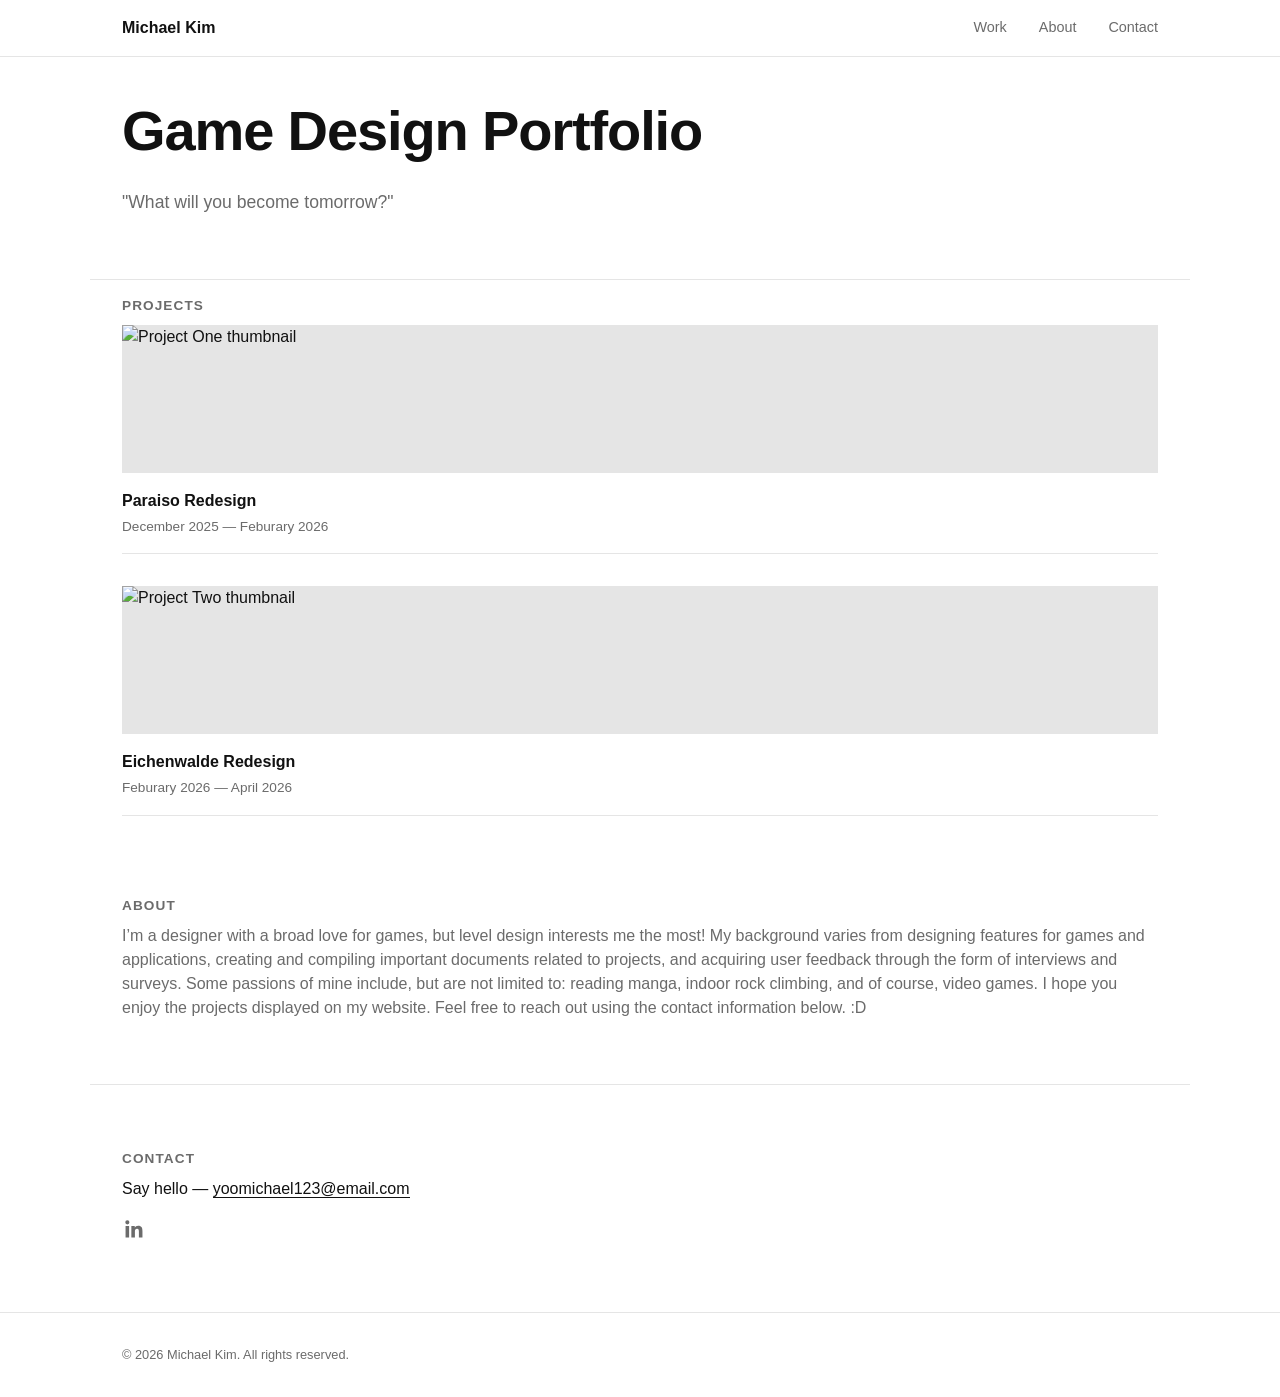
==== index.html @ 4fc11e1b "added about paragraph and contact information" ====
<!doctype html>
<html lang="en">
  <head>
    <meta charset="UTF-8" />
    <meta name="viewport" content="width=device-width, initial-scale=1.0" />
    <title>Michael's Portfolio</title>
    <meta
      name="description"
      content="Portfolio of Michael Kim — Map/Level Designer"
    />
    <link rel="stylesheet" href="style.css" />
  </head>
  <body>
    <header class="site-header">
      <div class="container">
        <a href="#" class="logo"> Michael Kim </a>
        <nav class="nav">
          <a href="#work" class="nav__link">Work</a>
          <a href="#about" class="nav__link">About</a>
          <a href="#contact" class="nav__link">Contact</a>
        </nav>
      </div>
    </header>

    <main>
      <section class="hero container">
        <h1 class="hero__title">Game Design Portfolio</h1>
        <p class="hero__subtitle">"What will you become tomorrow?"</p>
      </section>

      <section id="work" class="work container">
        <h2 class="section-title">Projects</h2>

        <div class="project-list">
          <article class="project">
            <a href="#" class="project__link">
              <div class="project__image-wrap">
                <img
                  src="ThirdStory_Change_Angle_1.png"
                  alt="Project One thumbnail"
                  class="project__image"
                />
              </div>
              <h3 class="project__title">Paraiso Redesign</h3>
              <p class="project__meta">December 2025 — Feburary 2026</p>
            </a>
          </article>

          <article class="project">
            <a href="#" class="project__link">
              <div class="project__image-wrap">
                <img
                  src="SecondPoint_SideBarrier_1.png"
                  alt="Project Two thumbnail"
                  class="project__image"
                />
              </div>
              <h3 class="project__title">Eichenwalde Redesign</h3>
              <p class="project__meta">Feburary 2026 — April 2026</p>
            </a>
          </article>

          <!-- Duplicate .project article for each additional project -->
        </div>
      </section>

      <section id="about" class="about container">
        <h2 class="section-title">About</h2>
        <div class="about__content">
          <p class="about__text">
            I’m a designer with a broad love for games, but level design
            interests me the most! My background varies from designing features
            for games and applications, creating and compiling important
            documents related to projects, and acquiring user feedback through
            the form of interviews and surveys. Some passions of mine include,
            but are not limited to: reading manga, indoor rock climbing, and of
            course, video games. I hope you enjoy the projects displayed on my
            website. Feel free to reach out using the contact information below.
            :D
          </p>
        </div>
      </section>

      <section id="contact" class="contact container">
        <h2 class="section-title">Contact</h2>
        <p class="contact__text">
          Say hello —
          <a href="yoomichael123@email.com" class="contact__link"
            >yoomichael123@email.com</a
          >
        </p>
        <div class="contact__socials">
          <a
            href="https://www.linkedin.com/in/mooklek"
            class="contact__social-link"
            target="_blank"
            rel="noopener noreferrer"
            aria-label="LinkedIn"
          >
            <svg
              xmlns="http://www.w3.org/2000/svg"
              viewBox="0 0 24 24"
              width="24"
              height="24"
              fill="currentColor"
              aria-hidden="true"
            >
              <path
                d="M20.447 20.452h-3.554v-5.569c0-1.328-.027-3.037-1.852-3.037-1.853 0-2.136 1.445-2.136 2.939v5.667H9.351V9h3.414v1.561h.048c.476-.9 1.637-1.85 3.37-1.85 3.601 0 4.267 2.37 4.267 5.455v6.286zM5.337 7.433a2.062 2.062 0 1 1 0-4.125 2.062 2.062 0 0 1 0 4.125zM7.114 20.452H3.56V9h3.554v11.452z"
              />
            </svg>
          </a>
        </div>
      </section>
    </main>

    <footer class="site-footer">
      <div class="container">
        <p class="site-footer__text">
          &copy; 2026 Michael Kim. All rights reserved.
        </p>
      </div>
    </footer>
  </body>
</html>
---- style.css ----
/* ---------- Reset ---------- */
*,
*::before,
*::after {
  margin: 0;
  padding: 0;
  box-sizing: border-box;
}

img {
  max-width: 100%;
  display: block;
}

a {
  text-decoration: none;
  color: inherit;
}

ul,
ol {
  list-style: none;
}

/* ---------- Custom Properties ---------- */
:root {
  --color-bg: #ffffff;
  --color-text: #111111;
  --color-muted: #6b6b6b;
  --color-border: #e5e5e5;

  --font-base:
    -apple-system, BlinkMacSystemFont, "Segoe UI", Roboto, sans-serif;

  --max-width: 1100px;
  --space-1: 0.5rem;
  --space-2: 1rem;
  --space-3: 2rem;
  --space-4: 4rem;
  --space-5: 8rem;

  --transition-base: 0.2s ease;
}

/* ---------- Base ---------- */
html {
  scroll-behavior: smooth;
}

body {
  font-family: var(--font-base);
  color: var(--color-text);
  background-color: var(--color-bg);
  line-height: 1.5;
  -webkit-font-smoothing: antialiased;
}

.container {
  max-width: var(--max-width);
  margin-inline: auto;
  padding-inline: var(--space-3);
}

/* ---------- Header ---------- */
.site-header {
  padding-block: var(--space-2);
  border-bottom: 1px solid var(--color-border);
}

.site-header .container {
  display: flex;
  align-items: center;
  justify-content: space-between;
}

.logo {
  font-weight: 600;
  font-size: 1rem;
}

.nav {
  display: flex;
  gap: var(--space-3);
}

.nav__link {
  font-size: 0.9rem;
  color: var(--color-muted);
  transition: color var(--transition-base);
}

.nav__link:hover {
  color: var(--color-text);
}

/* ---------- Hero ---------- */
.hero {
  padding-block: var(--space-3) var(--space-4);
}

.hero__title {
  font-size: clamp(2rem, 5vw, 3.5rem);
  font-weight: 600;
  letter-spacing: -0.02em;
}

.hero__subtitle {
  margin-top: var(--space-2);
  color: var(--color-muted);
  font-size: 1.1rem;
}

/* ---------- Section Titles ---------- */
.section-title {
  font-size: 0.85rem;
  text-transform: uppercase;
  letter-spacing: 0.08em;
  color: var(--color-muted);
  margin-bottom: var(--space-1);
}

/* ---------- Work / Projects ---------- */
.work {
  padding-block: var(--space-2);
  border-top: 1px solid var(--color-border);
}

.project-list {
  display: flex;
  flex-direction: column;
  gap: var(--space-3);

  position: relative;
}

.project__image-wrap {
  overflow: hidden;
  aspect-ratio: 21 / 3;
  background-color: var(--color-border);
}

.project__image {
  width: 100%;
  height: 100%;
  object-fit: cover;
  transition: transform var(--transition-base);
}

.project__link:hover .project__image {
  transform: scale(1.03);
}

.project__title {
  margin-top: var(--space-2);
  font-size: 1rem;
  font-weight: 600;
}

.project__meta {
  font-size: 0.85rem;
  color: var(--color-muted);
  margin-top: 0.25rem;
  padding-bottom: var(--space-2);
  border-bottom: 1px solid var(--color-border);
}

/* ---------- About ---------- */
.about {
  padding-block: var(--space-4);
}

.about__text {
  color: var(--color-muted);
}

/* ---------- Contact ---------- */
.contact {
  padding-block: var(--space-4);
  border-top: 1px solid var(--color-border);
}

.contact__socials {
  display: flex;
  gap: var(--space-2);
  margin-top: var(--space-2);
}

.contact__social-link {
  color: var(--color-muted);
  transition: color var(--transition-base);
}

.contact__social-link:hover {
  color: var(--color-text);
}

.contact__link {
  border-bottom: 1px solid var(--color-text);
  transition: opacity var(--transition-base);
}

.contact__link:hover {
  opacity: 0.6;
}

/* ---------- Footer ---------- */
.site-footer {
  padding-block: var(--space-3);
  border-top: 1px solid var(--color-border);
}

.site-footer__text {
  font-size: 0.8rem;
  color: var(--color-muted);
}

/* ---------- Responsive ---------- */
@media (max-width: 600px) {
  .site-header .container {
    flex-direction: column;
    align-items: flex-start;
    gap: var(--space-1);
  }
}
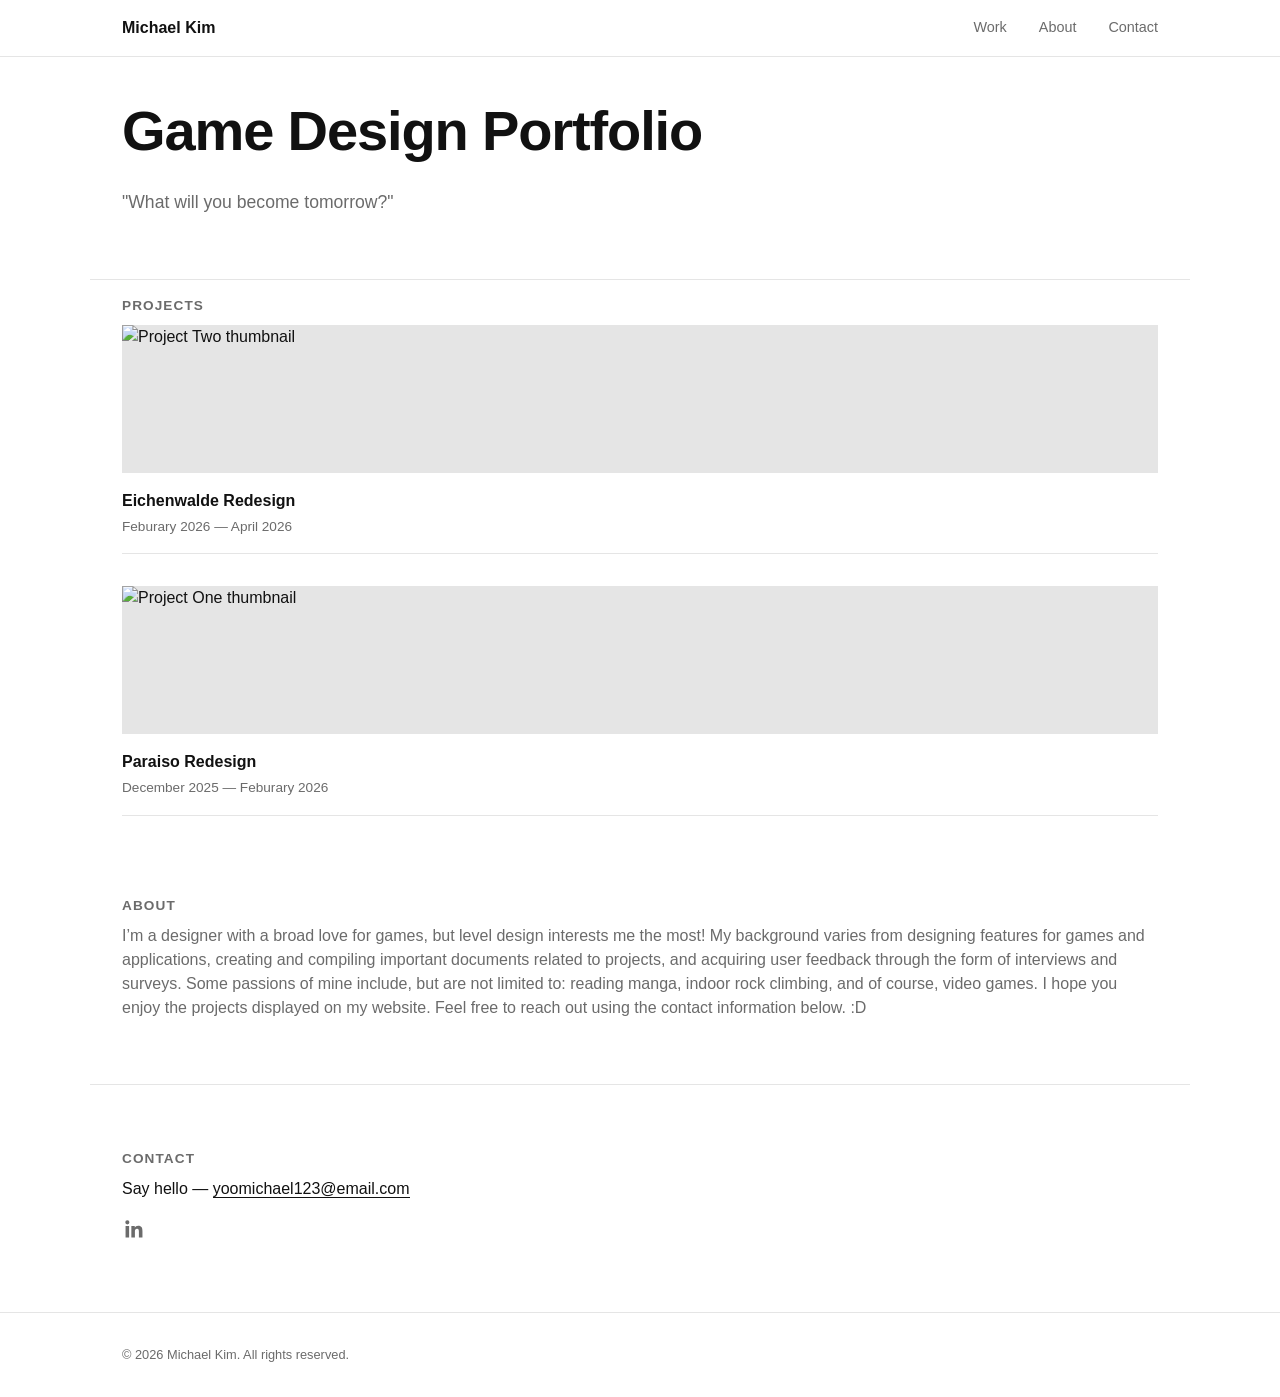
==== commit 62dc4f7b: "projects reordered in chronological order" ====
--- a/index.html
+++ b/index.html
@@ -36,6 +36,20 @@
             <a href="#" class="project__link">
               <div class="project__image-wrap">
                 <img
+                  src="SecondPoint_SideBarrier_1.png"
+                  alt="Project Two thumbnail"
+                  class="project__image"
+                />
+              </div>
+              <h3 class="project__title">Eichenwalde Redesign</h3>
+              <p class="project__meta">Feburary 2026 — April 2026</p>
+            </a>
+          </article>
+
+          <article class="project">
+            <a href="#" class="project__link">
+              <div class="project__image-wrap">
+                <img
                   src="ThirdStory_Change_Angle_1.png"
                   alt="Project One thumbnail"
                   class="project__image"
@@ -43,20 +57,6 @@
               </div>
               <h3 class="project__title">Paraiso Redesign</h3>
               <p class="project__meta">December 2025 — Feburary 2026</p>
-            </a>
-          </article>
-
-          <article class="project">
-            <a href="#" class="project__link">
-              <div class="project__image-wrap">
-                <img
-                  src="SecondPoint_SideBarrier_1.png"
-                  alt="Project Two thumbnail"
-                  class="project__image"
-                />
-              </div>
-              <h3 class="project__title">Eichenwalde Redesign</h3>
-              <p class="project__meta">Feburary 2026 — April 2026</p>
             </a>
           </article>
 
@@ -91,7 +91,7 @@
         </p>
         <div class="contact__socials">
           <a
-            href="https://www.linkedin.com/in/mooklek"
+            href="https://www.linkedin.com/in/mikolkim"
             class="contact__social-link"
             target="_blank"
             rel="noopener noreferrer"
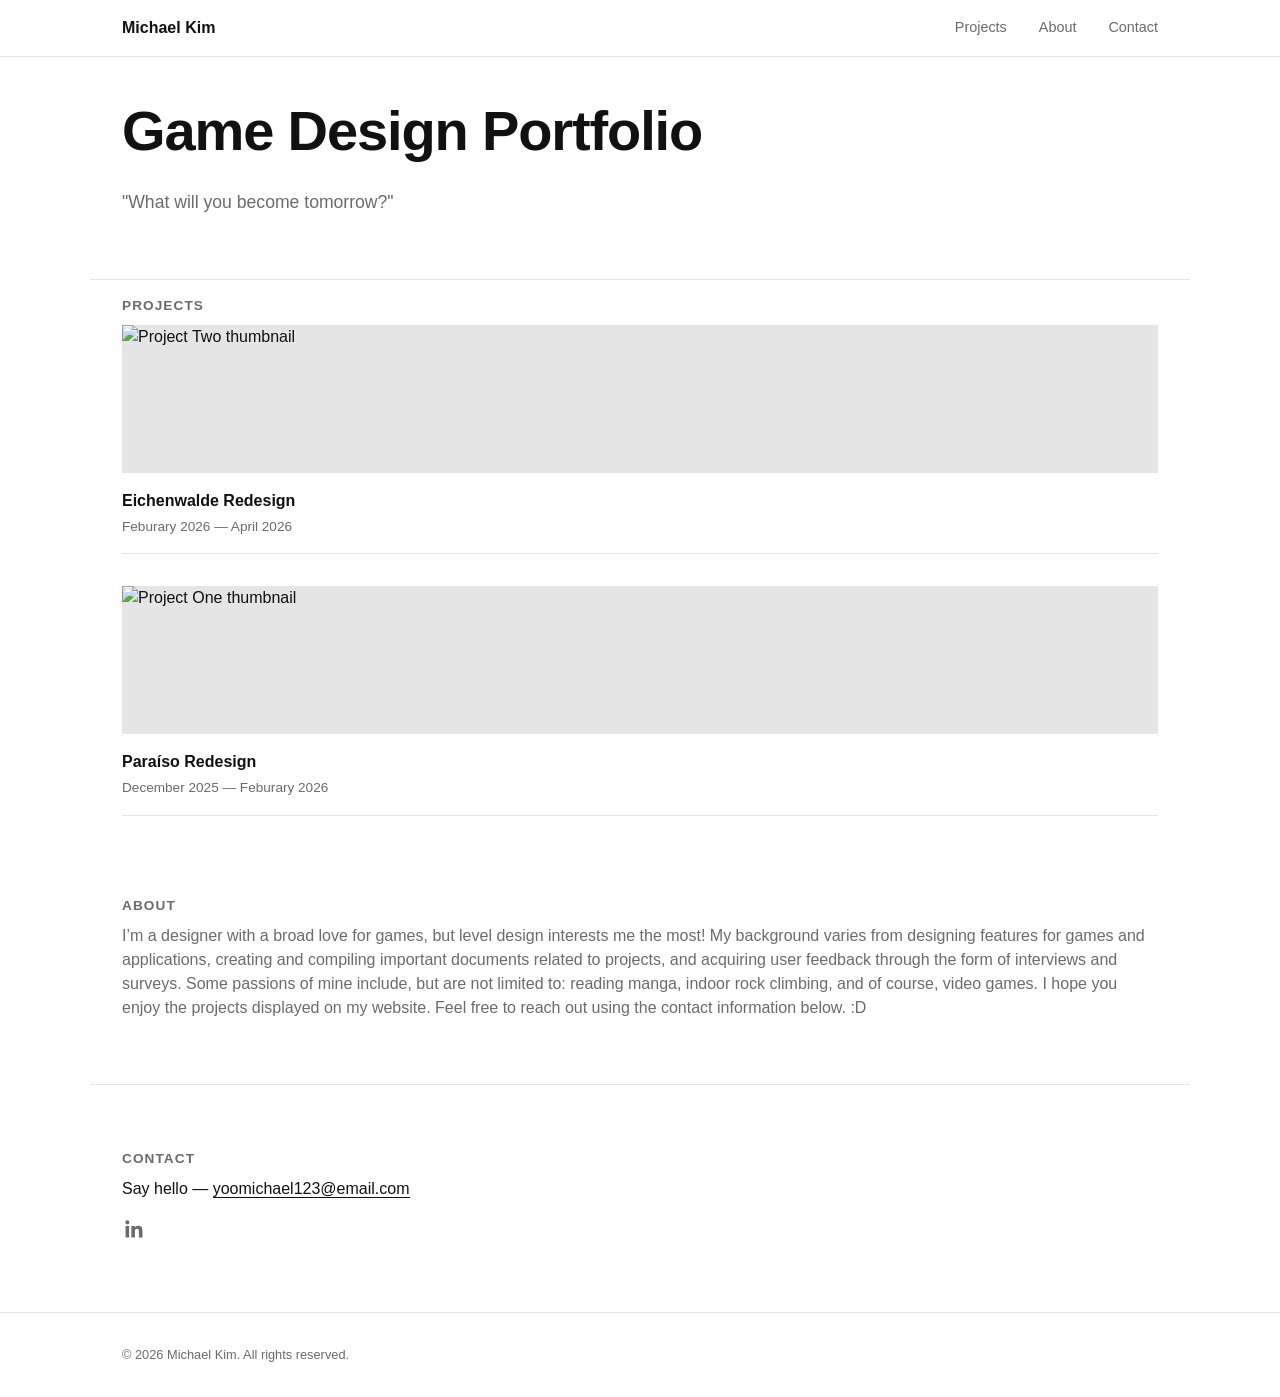
==== commit fb454dd2: "Working on project pages" ====
--- a/index.html
+++ b/index.html
@@ -15,7 +15,7 @@
       <div class="container">
         <a href="#" class="logo"> Michael Kim </a>
         <nav class="nav">
-          <a href="#work" class="nav__link">Work</a>
+          <a href="#work" class="nav__link">Projects</a>
           <a href="#about" class="nav__link">About</a>
           <a href="#contact" class="nav__link">Contact</a>
         </nav>
@@ -47,7 +47,7 @@
           </article>
 
           <article class="project">
-            <a href="#" class="project__link">
+            <a href="project_paraiso.html" class="project__link">
               <div class="project__image-wrap">
                 <img
                   src="ThirdStory_Change_Angle_1.png"
@@ -55,7 +55,7 @@
                   class="project__image"
                 />
               </div>
-              <h3 class="project__title">Paraiso Redesign</h3>
+              <h3 class="project__title">Paraíso Redesign</h3>
               <p class="project__meta">December 2025 — Feburary 2026</p>
             </a>
           </article>
--- a/style.css
+++ b/style.css
@@ -203,6 +203,157 @@
   opacity: 0.6;
 }
 
+/* ---------- Project Page ---------- */
+.project-hero {
+  padding-block: var(--space-4) var(--space-3);
+}
+
+.project-hero__back {
+  display: inline-block;
+  margin-bottom: var(--space-2);
+  color: var(--color-muted);
+  transition: color var(--transition-base);
+}
+
+.project-hero__back:hover {
+  color: var(--color-text);
+}
+
+.project-hero__title {
+  font-size: 2rem;
+  margin-bottom: var(--space-1);
+}
+
+.project-hero__oneliner {
+  color: var(--color-muted);
+  margin-bottom: var(--space-2);
+}
+
+.project-hero__meta {
+  display: flex;
+  flex-wrap: wrap;
+  gap: var(--space-3);
+  font-size: 0.9rem;
+  color: var(--color-muted);
+  border-top: 1px solid var(--color-border);
+  padding-top: var(--space-2);
+}
+
+.project-section {
+  padding-block: var(--space-3);
+  border-top: 1px solid var(--color-border);
+}
+
+.project-section__text {
+  color: var(--color-muted);
+}
+
+.project-gallery {
+  display: flex;
+  flex-direction: column;
+  gap: var(--space-3);
+  margin-top: var(--space-2);
+}
+
+.project-gallery__image {
+  width: 100%;
+  border-radius: 8px;
+}
+
+.project-gallery__caption {
+  margin-top: var(--space-1);
+  font-size: 0.9rem;
+  color: var(--color-muted);
+}
+
+.project-annotation {
+  margin-top: var(--space-2);
+}
+
+.project-annotation__frame {
+  position: relative;
+}
+
+.project-annotation__image {
+  width: 100%;
+  border-radius: 8px;
+}
+
+.project-annotation__marker {
+  position: absolute;
+  display: flex;
+  align-items: center;
+  justify-content: center;
+  width: 1.75rem;
+  height: 1.75rem;
+  border-radius: 50%;
+  background: var(--color-text);
+  color: var(--color-bg);
+  font-size: 0.85rem;
+  font-weight: 600;
+  transform: translate(-50%, -50%);
+}
+
+.project-annotation__list {
+  margin-top: var(--space-2);
+  padding-left: 1.25rem;
+  list-style: decimal;
+  color: var(--color-muted);
+}
+
+.project-annotation__list li + li {
+  margin-top: var(--space-1);
+}
+
+.project-resources {
+  margin-top: var(--space-2);
+  display: flex;
+  flex-direction: column;
+  gap: var(--space-1);
+}
+
+.project-resources__link {
+  border-bottom: 1px solid var(--color-text);
+  transition: opacity var(--transition-base);
+}
+
+.project-resources__link:hover {
+  opacity: 0.6;
+}
+
+/* ---------- Lightbox ---------- */
+.zoomable-image {
+  cursor: pointer;
+}
+
+.lightbox {
+  position: fixed;
+  inset: 0;
+  display: flex;
+  align-items: center;
+  justify-content: center;
+  background: rgba(0, 0, 0, 0);
+  pointer-events: none;
+  opacity: 0;
+  transition:
+    opacity var(--transition-base),
+    background-color var(--transition-base);
+  z-index: 1000;
+  padding: var(--space-3);
+}
+
+.lightbox--open {
+  background: rgba(0, 0, 0, 0.85);
+  opacity: 1;
+  pointer-events: auto;
+}
+
+.lightbox__image {
+  max-width: 90vw;
+  max-height: 90vh;
+  border-radius: 8px;
+}
+
 /* ---------- Footer ---------- */
 .site-footer {
   padding-block: var(--space-3);
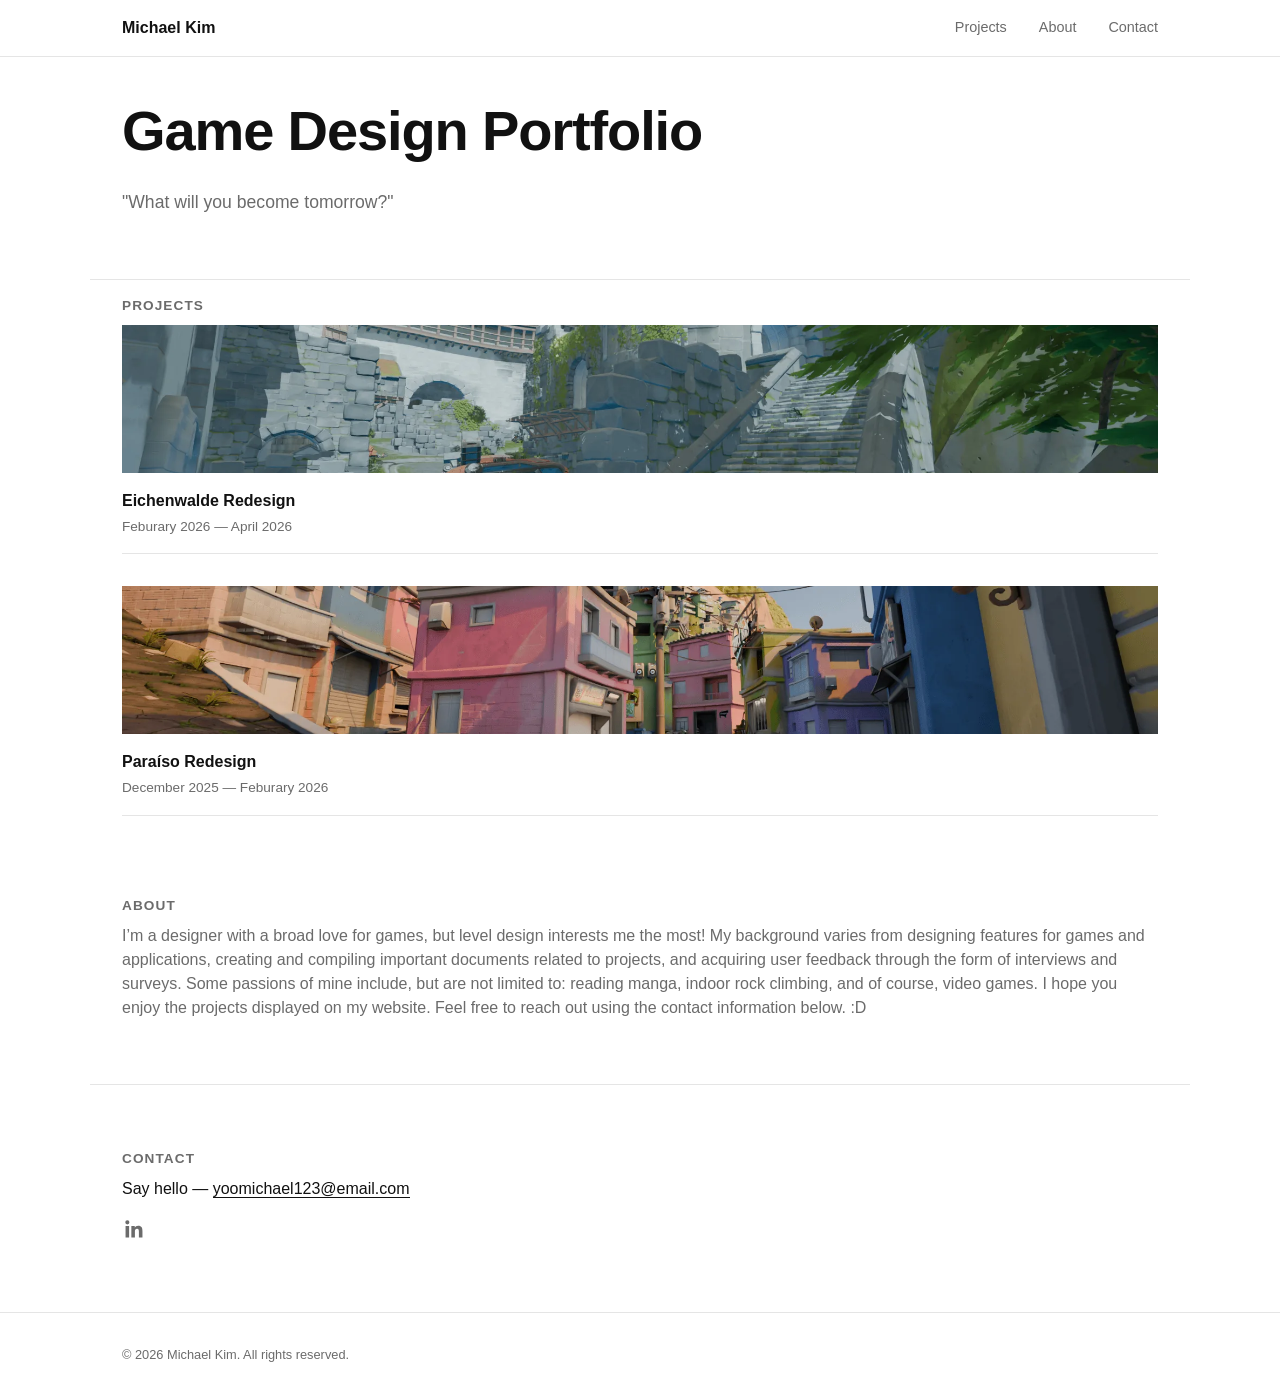
==== commit 1de8ea2c: "pngs converted to webp for faster loading" ====
--- a/index.html
+++ b/index.html
@@ -36,7 +36,10 @@
             <a href="#" class="project__link">
               <div class="project__image-wrap">
                 <img
-                  src="SecondPoint_SideBarrier_1.png"
+                  loading="eager"
+                  decoding="async"
+                  fetchpriority="high"
+                  src="SecondPoint_SideBarrier_1.webp"
                   alt="Project Two thumbnail"
                   class="project__image"
                 />
@@ -50,7 +53,9 @@
             <a href="project_paraiso.html" class="project__link">
               <div class="project__image-wrap">
                 <img
-                  src="ThirdStory_Change_Angle_1.png"
+                  loading="lazy"
+                  decoding="async"
+                  src="ThirdStory_Change_Angle_1.webp"
                   alt="Project One thumbnail"
                   class="project__image"
                 />
--- a/style.css
+++ b/style.css
@@ -264,6 +264,10 @@
   margin-top: var(--space-1);
   font-size: 0.9rem;
   color: var(--color-muted);
+}
+
+.project-gallery__caption p + p {
+  margin-top: var(--space-1);
 }
 
 .project-annotation {
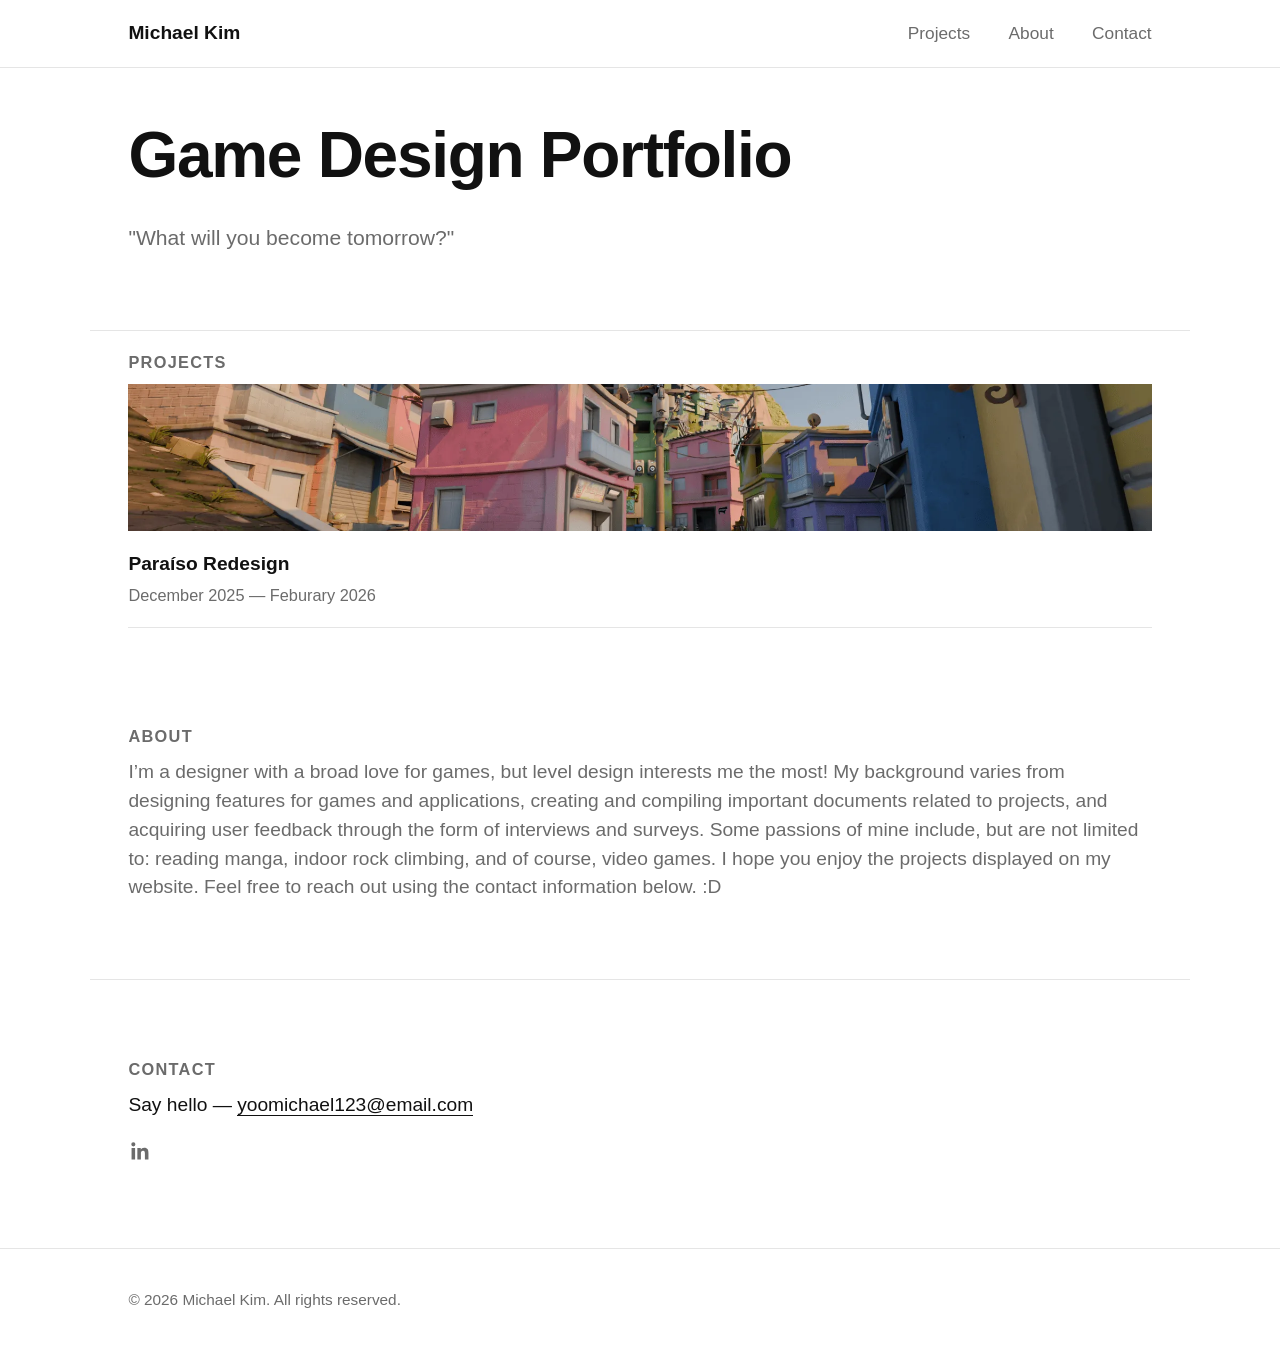
==== commit 0696c03f: "finished Paraiso Redesign project section, removed Eichenwalde redesign" ====
--- a/index.html
+++ b/index.html
@@ -32,23 +32,6 @@
         <h2 class="section-title">Projects</h2>
 
         <div class="project-list">
-          <article class="project">
-            <a href="#" class="project__link">
-              <div class="project__image-wrap">
-                <img
-                  loading="eager"
-                  decoding="async"
-                  fetchpriority="high"
-                  src="SecondPoint_SideBarrier_1.webp"
-                  alt="Project Two thumbnail"
-                  class="project__image"
-                />
-              </div>
-              <h3 class="project__title">Eichenwalde Redesign</h3>
-              <p class="project__meta">Feburary 2026 — April 2026</p>
-            </a>
-          </article>
-
           <article class="project">
             <a href="project_paraiso.html" class="project__link">
               <div class="project__image-wrap">
--- a/style.css
+++ b/style.css
@@ -45,6 +45,7 @@
 /* ---------- Base ---------- */
 html {
   scroll-behavior: smooth;
+  font-size: 120%;
 }
 
 body {
@@ -246,6 +247,10 @@
 
 .project-section__text {
   color: var(--color-muted);
+}
+
+.project-section__text + .project-section__text {
+  margin-top: 1em;
 }
 
 .project-gallery {
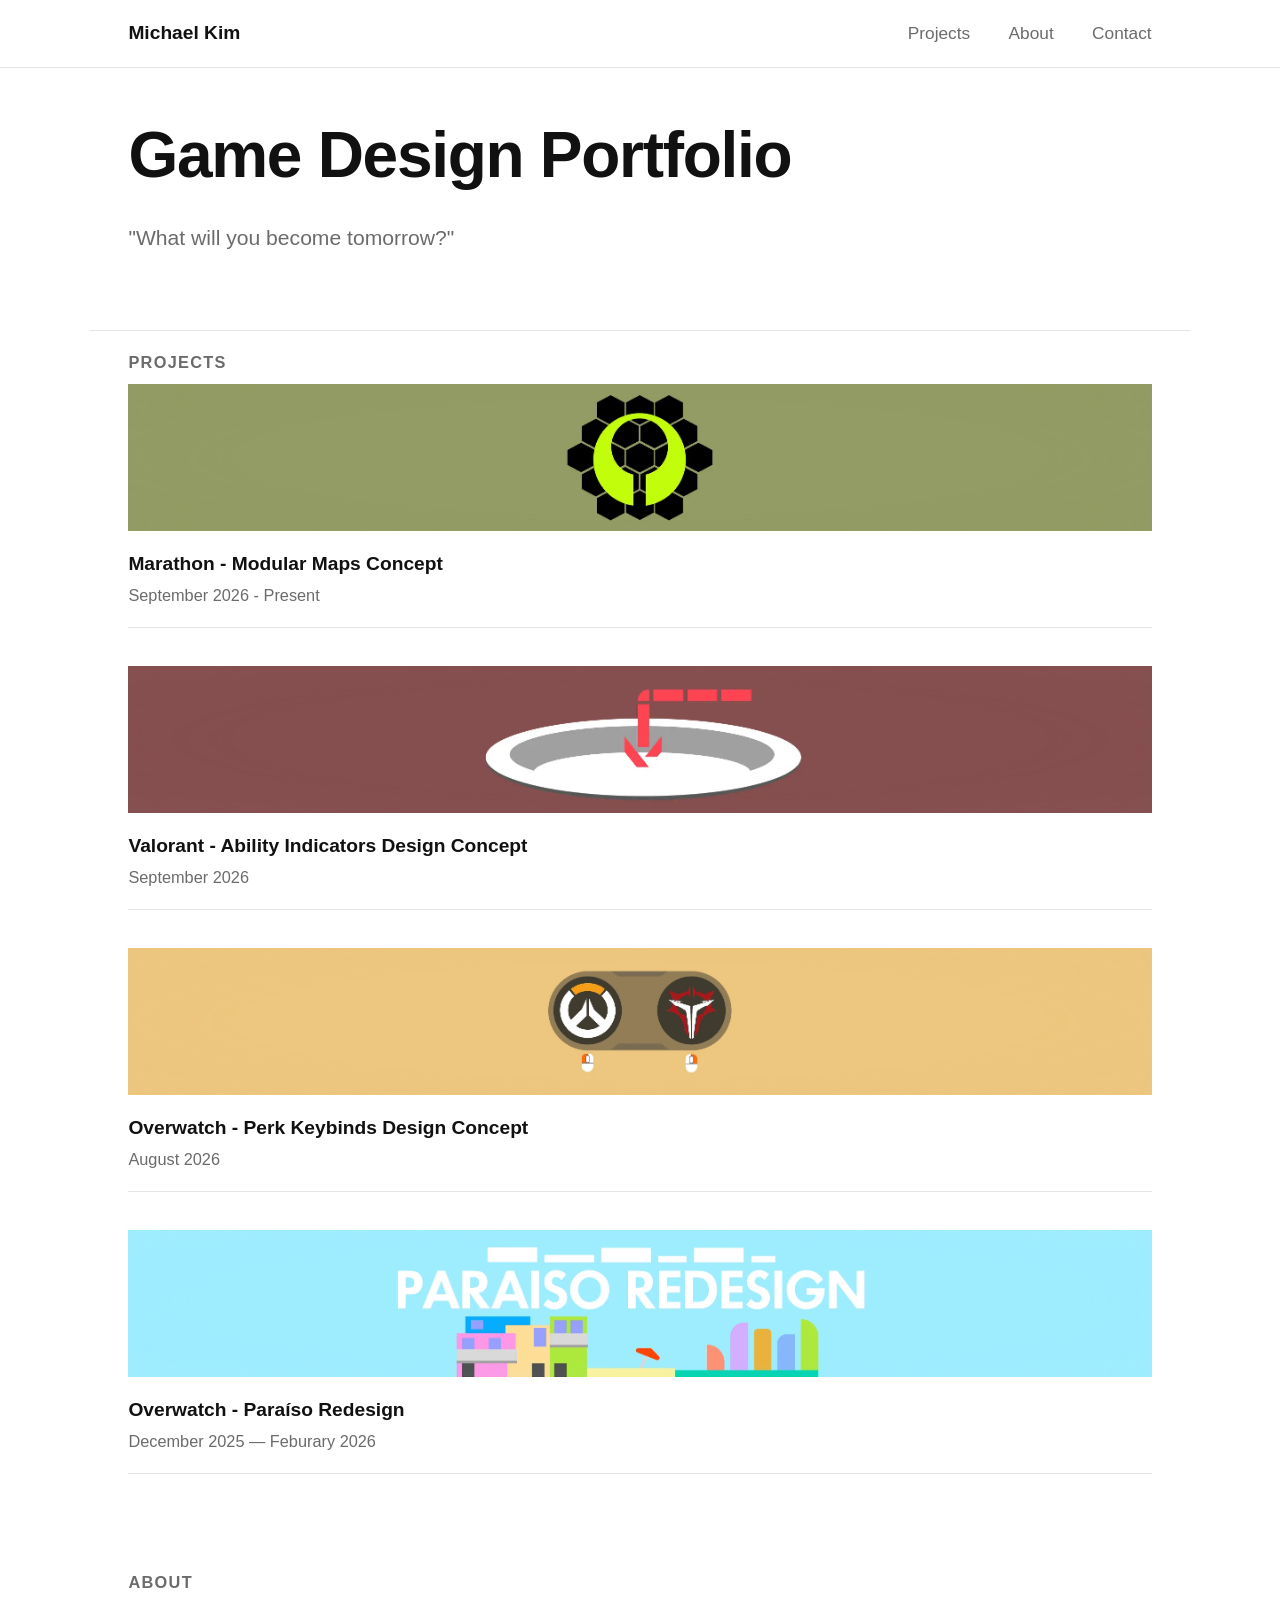
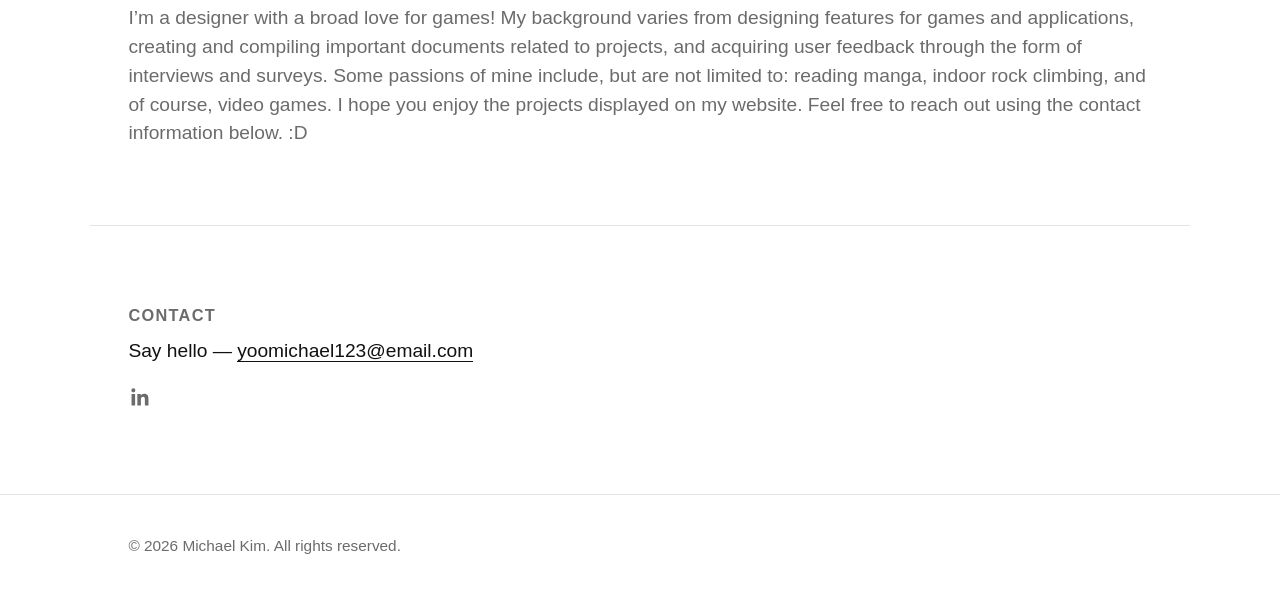
==== commit 5b00d6c1: "adding projects + new thumbnails" ====
--- a/index.html
+++ b/index.html
@@ -33,17 +33,69 @@
 
         <div class="project-list">
           <article class="project">
+            <a href="project_marathon.html" class="project__link">
+              <div class="project__image-wrap">
+                <img
+                  loading="lazy"
+                  decoding="async"
+                  src="/Project List Media/Marathon Thumbnail.webp"
+                  alt="Project One thumbnail"
+                  class="project__image"
+                />
+              </div>
+              <h3 class="project__title">Marathon - Modular Maps Concept</h3>
+              <p class="project__meta">September 2026 - Present</p>
+            </a>
+          </article>
+
+          <article class="project">
+            <a href="project_valorant.html" class="project__link">
+              <div class="project__image-wrap">
+                <img
+                  loading="lazy"
+                  decoding="async"
+                  src="/Project List Media/Valorant Thumbnail.webp"
+                  alt="Project One thumbnail"
+                  class="project__image"
+                />
+              </div>
+              <h3 class="project__title">
+                Valorant - Ability Indicators Design Concept
+              </h3>
+              <p class="project__meta">September 2026</p>
+            </a>
+          </article>
+
+          <article class="project">
+            <a href="project_overwatch-perks.html" class="project__link">
+              <div class="project__image-wrap">
+                <img
+                  loading="lazy"
+                  decoding="async"
+                  src="Project List Media/Overwatch Thumbnail.webp"
+                  alt="Project One thumbnail"
+                  class="project__image"
+                />
+              </div>
+              <h3 class="project__title">
+                Overwatch - Perk Keybinds Design Concept
+              </h3>
+              <p class="project__meta">August 2026</p>
+            </a>
+          </article>
+
+          <article class="project">
             <a href="project_paraiso.html" class="project__link">
               <div class="project__image-wrap">
                 <img
                   loading="lazy"
                   decoding="async"
-                  src="ThirdStory_Change_Angle_1.webp"
+                  src="Project List Media/Paraiso Thumbnail.webp"
                   alt="Project One thumbnail"
                   class="project__image"
                 />
               </div>
-              <h3 class="project__title">Paraíso Redesign</h3>
+              <h3 class="project__title">Overwatch - Paraíso Redesign</h3>
               <p class="project__meta">December 2025 — Feburary 2026</p>
             </a>
           </article>
@@ -56,15 +108,14 @@
         <h2 class="section-title">About</h2>
         <div class="about__content">
           <p class="about__text">
-            I’m a designer with a broad love for games, but level design
-            interests me the most! My background varies from designing features
-            for games and applications, creating and compiling important
-            documents related to projects, and acquiring user feedback through
-            the form of interviews and surveys. Some passions of mine include,
-            but are not limited to: reading manga, indoor rock climbing, and of
-            course, video games. I hope you enjoy the projects displayed on my
-            website. Feel free to reach out using the contact information below.
-            :D
+            I’m a designer with a broad love for games! My background varies
+            from designing features for games and applications, creating and
+            compiling important documents related to projects, and acquiring
+            user feedback through the form of interviews and surveys. Some
+            passions of mine include, but are not limited to: reading manga,
+            indoor rock climbing, and of course, video games. I hope you enjoy
+            the projects displayed on my website. Feel free to reach out using
+            the contact information below. :D
           </p>
         </div>
       </section>
--- a/style.css
+++ b/style.css
@@ -135,9 +135,30 @@
 }
 
 .project__image-wrap {
+  position: relative;
   overflow: hidden;
   aspect-ratio: 21 / 3;
   background-color: var(--color-border);
+}
+
+.project__image-wrap::after {
+  content: "";
+  position: absolute;
+  inset: 0;
+  backdrop-filter: blur(300px);
+  -webkit-backdrop-filter: blur(300px);
+  mask-image: radial-gradient(ellipse at center, transparent 55%, black 100%);
+  -webkit-mask-image: radial-gradient(
+    ellipse at center,
+    transparent 55%,
+    black 100%
+  );
+  transition: opacity var(--transition-base);
+  pointer-events: none;
+}
+
+.project__link:hover .project__image-wrap::after {
+  opacity: 0;
 }
 
 .project__image {
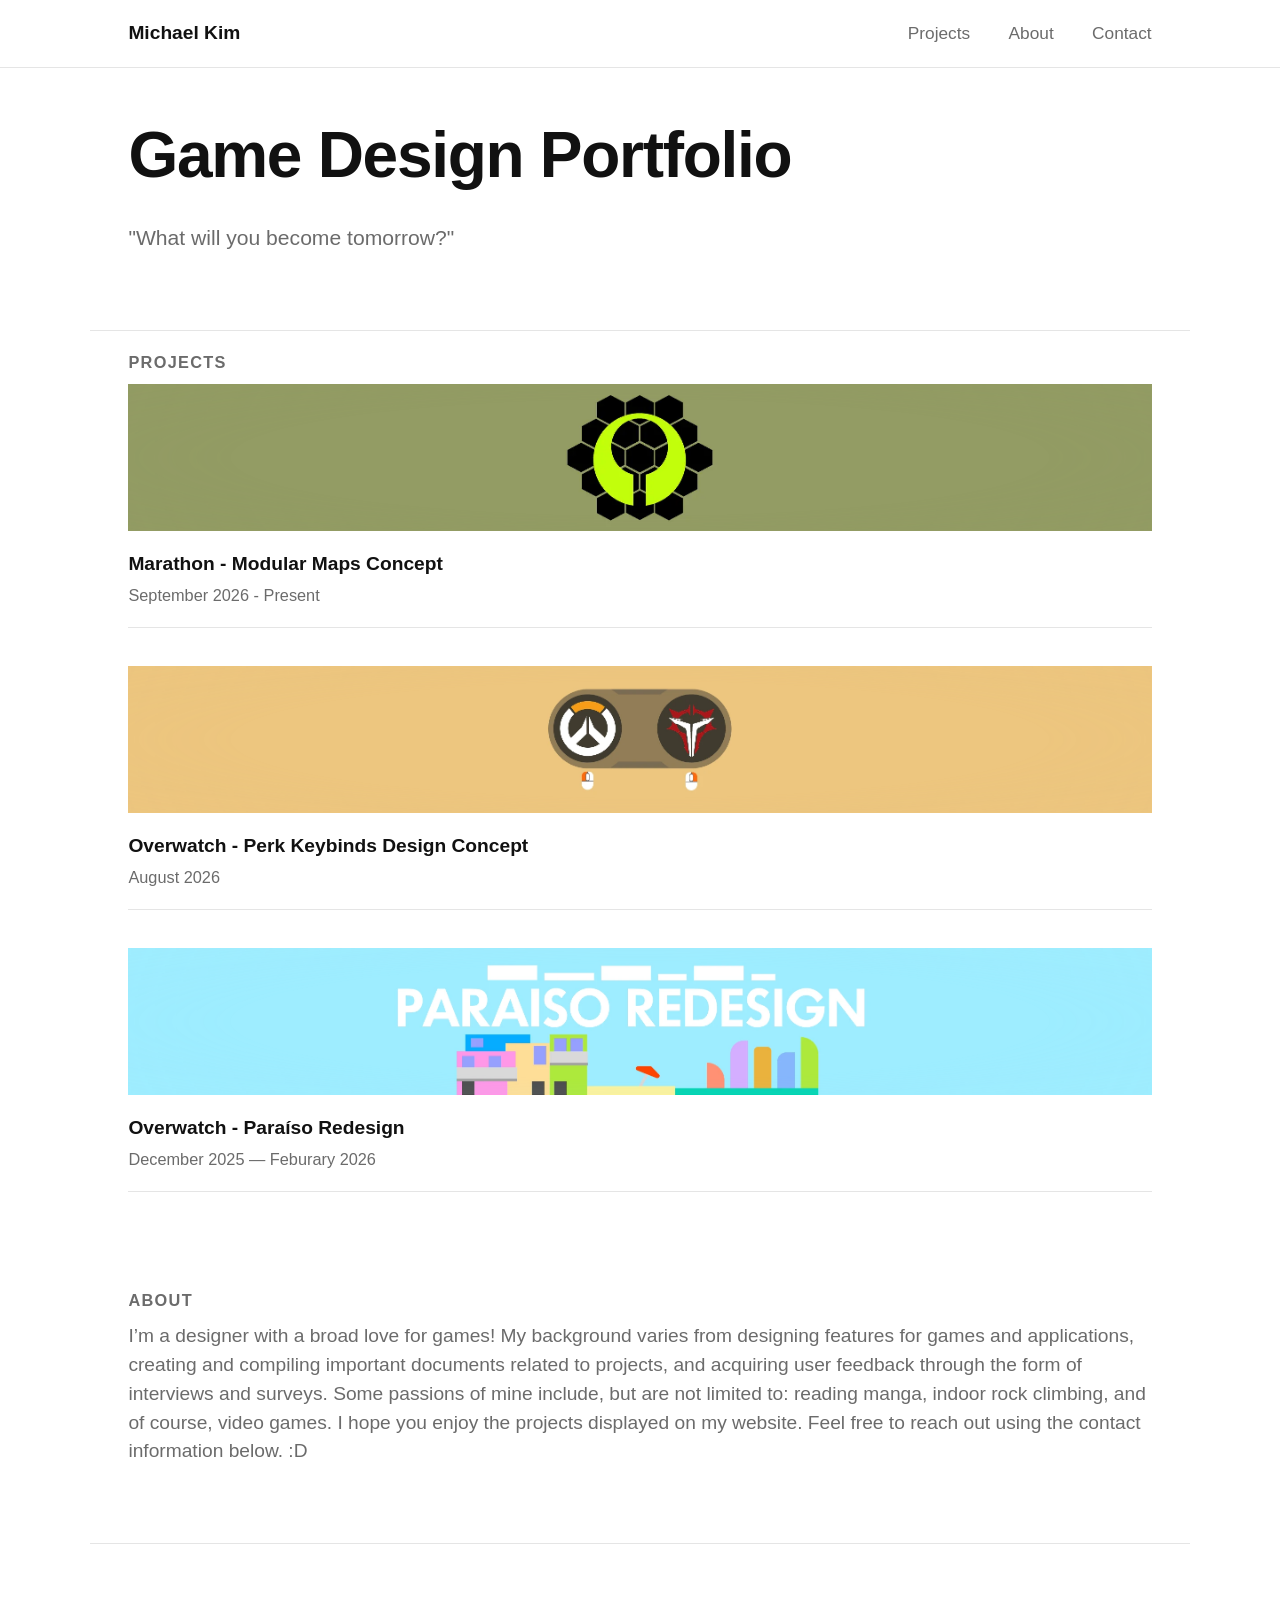
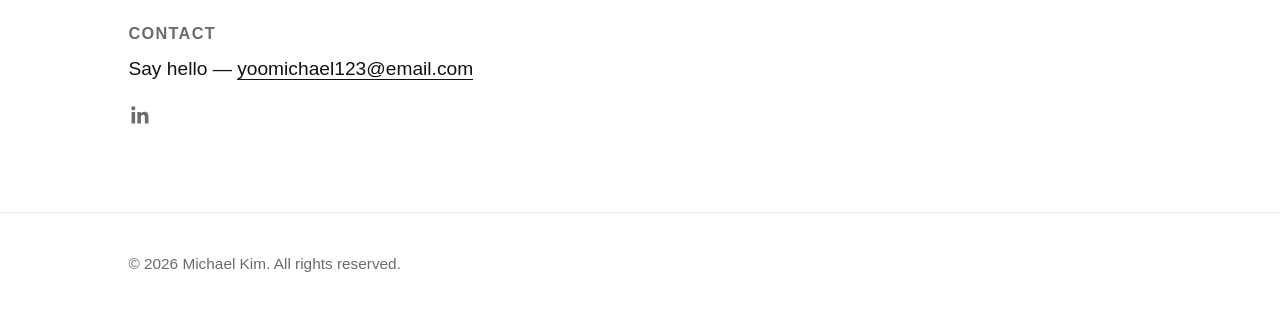
==== commit 042c20f2: "took out small valorant exploratory project + updated one liner for perk project" ====
--- a/index.html
+++ b/index.html
@@ -45,24 +45,6 @@
               </div>
               <h3 class="project__title">Marathon - Modular Maps Concept</h3>
               <p class="project__meta">September 2026 - Present</p>
-            </a>
-          </article>
-
-          <article class="project">
-            <a href="project_valorant.html" class="project__link">
-              <div class="project__image-wrap">
-                <img
-                  loading="lazy"
-                  decoding="async"
-                  src="/Project List Media/Valorant Thumbnail.webp"
-                  alt="Project One thumbnail"
-                  class="project__image"
-                />
-              </div>
-              <h3 class="project__title">
-                Valorant - Ability Indicators Design Concept
-              </h3>
-              <p class="project__meta">September 2026</p>
             </a>
           </article>
 
--- a/style.css
+++ b/style.css
@@ -241,6 +241,20 @@
   color: var(--color-text);
 }
 
+.project-hero__image-wrap {
+  overflow: hidden;
+  aspect-ratio: 21 / 3;
+  border-radius: 8px;
+  background-color: var(--color-border);
+  margin-bottom: var(--space-3);
+}
+
+.project-hero__image {
+  width: 100%;
+  height: 100%;
+  object-fit: cover;
+}
+
 .project-hero__title {
   font-size: 2rem;
   margin-bottom: var(--space-1);
@@ -284,6 +298,10 @@
 .project-gallery__image {
   width: 100%;
   border-radius: 8px;
+}
+
+.project-gallery__image + .project-gallery__image {
+  margin-top: var(--space-2);
 }
 
 .project-gallery__caption {
